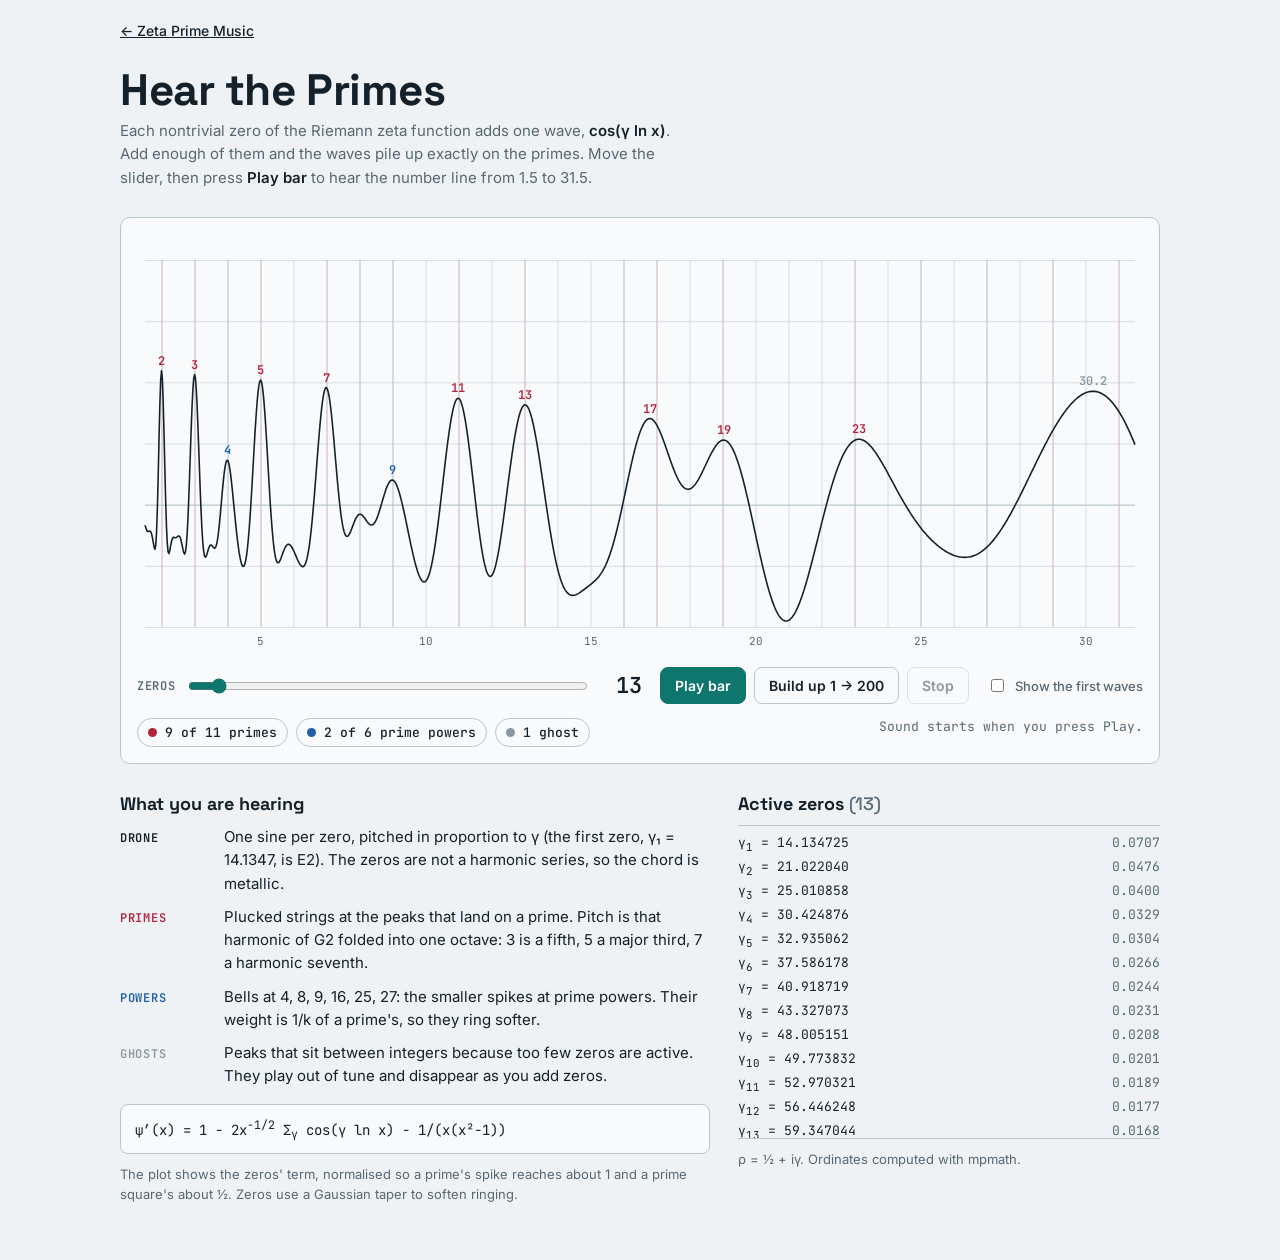
==== docs/demo.html @ 15503ab1 "site: landing page, musicians guide and instrument for GitHub Pages (docs/)" ====
<!doctype html>
<html lang="en">
<head>
<meta charset="utf-8">
<meta name="viewport" content="width=device-width, initial-scale=1, viewport-fit=cover">
<title>Hear the Primes</title>
<link rel="preconnect" href="https://fonts.googleapis.com">
<link rel="stylesheet" href="https://fonts.googleapis.com/css2?family=Space+Grotesk:wght@500;700&family=Inter:wght@400;500;600&family=JetBrains+Mono:wght@400;600&display=swap">
<style>
/* Layout: one working instrument (graph-paper plot + controls) on top, the explanation and the live list of zeros below. */
:root {
  --paper: #eef2f4; --panel: #f8fafb; --grid: #d6dfe4; --rule: #b9c6ce;
  --ink: #14212b; --muted: #576874;
  --prime: #b4233c; --power: #1d5fa8; --ghost: #8b98a3; --accent: #0f766e; --on-accent: #ffffff;
  --display: "Space Grotesk", "Helvetica Neue", Arial, sans-serif;
  --body: "Inter", system-ui, -apple-system, "Segoe UI", sans-serif;
  --mono: "JetBrains Mono", ui-monospace, "SFMono-Regular", Menlo, monospace;
}
@media (prefers-color-scheme: dark) { :root:not([data-theme="light"]) {
  --paper: #0f1720; --panel: #131d27; --grid: #1c2a36; --rule: #2b3d4b;
  --ink: #e4ebf0; --muted: #93a4b1;
  --prime: #ff6b7f; --power: #6aa8ff; --ghost: #6f7f8b; --accent: #2dd4bf; --on-accent: #062a26; color-scheme: dark } }
:root[data-theme="dark"] {
  --paper: #0f1720; --panel: #131d27; --grid: #1c2a36; --rule: #2b3d4b;
  --ink: #e4ebf0; --muted: #93a4b1;
  --prime: #ff6b7f; --power: #6aa8ff; --ghost: #6f7f8b; --accent: #2dd4bf; --on-accent: #062a26; color-scheme: dark }

body { background: var(--paper); color: var(--ink); font: 15px/1.55 var(--body);
  padding-left: max(16px, env(safe-area-inset-left, 0px)); padding-right: max(16px, env(safe-area-inset-right, 0px)); }
.wrap { max-width: 1040px; margin: 0 auto; padding-block: 28px 48px; display: grid; gap: 28px; }
header { display: grid; gap: 6px; }
h1 { font: 700 clamp(28px, 5vw, 44px)/1.05 var(--display); letter-spacing: -0.01em; margin: 0; text-wrap: balance; }
.lead { margin: 0; color: var(--muted); max-width: 62ch; }
.lead b { color: var(--ink); font-weight: 600; }

.instrument { background: var(--panel); border: 1px solid var(--rule); border-radius: 10px; padding: 16px; display: grid; gap: 14px; }
.plot { position: relative; width: 100%; aspect-ratio: 2.4 / 1; min-height: 220px; max-width: 100%; }
canvas { width: 100%; height: 100%; display: block; }
.controls { display: flex; flex-wrap: wrap; align-items: center; gap: 12px 18px; }
.zeros { display: flex; align-items: center; gap: 10px; flex: 1 1 280px; min-width: 0; }
.zeros label { font: 600 12px var(--mono); letter-spacing: 0.06em; text-transform: uppercase; color: var(--muted); white-space: nowrap; }
input[type="range"] { flex: 1; min-width: 0; accent-color: var(--accent); }
.n { font: 600 22px var(--mono); font-variant-numeric: tabular-nums; min-width: 3.2ch; text-align: right; }
.buttons { display: flex; gap: 8px; flex-wrap: wrap; }
button { font: 600 14px var(--body); border-radius: 8px; padding: 9px 14px; cursor: pointer; border: 1px solid var(--rule); background: transparent; color: var(--ink); }
button.primary { background: var(--accent); border-color: var(--accent); color: var(--on-accent); }
button:focus-visible, input:focus-visible { outline: 2px solid var(--accent); outline-offset: 2px; }
button[disabled] { opacity: 0.45; cursor: default; }

.tally { display: flex; flex-wrap: wrap; gap: 8px; }
.chip { font: 500 13px var(--mono); font-variant-numeric: tabular-nums; padding: 5px 10px; border-radius: 999px; border: 1px solid var(--rule); display: inline-flex; gap: 8px; align-items: center; }
.dot { width: 9px; height: 9px; border-radius: 50%; display: inline-block; }
.toggle { display: inline-flex; gap: 8px; align-items: center; font: 500 13px var(--body); color: var(--muted); cursor: pointer; }
.toggle input { accent-color: var(--accent); }
.status { font: 400 13px var(--mono); color: var(--muted); margin-left: auto; }

.below { display: grid; grid-template-columns: minmax(0, 1.4fr) minmax(0, 1fr); gap: 28px; }
@media (max-width: 760px) { .below { grid-template-columns: minmax(0, 1fr); } .status { margin-left: 0; } }
h2 { font: 700 18px var(--display); margin: 0 0 10px; }
.legend { display: grid; gap: 10px; margin: 0; padding: 0; list-style: none; }
.legend li { display: grid; grid-template-columns: 92px minmax(0, 1fr); gap: 12px; align-items: baseline; }
.legend .k { font: 600 12px var(--mono); letter-spacing: 0.06em; text-transform: uppercase; }
.formula { font: 400 14px var(--mono); background: var(--panel); border: 1px solid var(--rule); border-radius: 8px; padding: 12px 14px; overflow-x: auto; white-space: nowrap; margin-top: 16px; }
.zero-list { font: 400 13px/1.7 var(--mono); font-variant-numeric: tabular-nums; max-height: 300px; overflow-y: auto; border-top: 1px solid var(--rule); border-bottom: 1px solid var(--rule); padding-block: 6px; margin: 0; list-style: none; padding-left: 0; }
.zero-list li { display: flex; justify-content: space-between; gap: 12px; color: var(--muted); }
.zero-list li span:first-child { color: var(--ink); }
.note { color: var(--muted); font-size: 13px; margin: 10px 0 0; }
.sr-only { position: absolute; width: 1px; height: 1px; overflow: hidden; clip: rect(0 0 0 0); white-space: nowrap; }
@media (prefers-reduced-motion: reduce) { * { scroll-behavior: auto !important; } }
</style>
</head>
<body>
<p style="max-width:1040px;margin:0 auto;padding:14px max(16px,env(safe-area-inset-left,0px)) 0;font:500 14px Inter,system-ui,sans-serif"><a href="./" style="color:inherit">&larr; Zeta Prime Music</a></p>

<div class="wrap">
  <header>
    <h1>Hear the Primes</h1>
    <p class="lead">Each nontrivial zero of the Riemann zeta function adds one wave, <b>cos(γ ln x)</b>. Add enough of them and the waves pile up exactly on the primes. Move the slider, then press <b>Play bar</b> to hear the number line from 1.5 to 31.5.</p>
  </header>

  <section class="instrument" aria-label="Instrument">
    <div class="plot"><canvas id="plot" role="img" aria-label="Sum of the first N zeta-zero waves over x from 1.5 to 31.5, with peaks labelled" aria-describedby="peaks-text"></canvas></div>
    <div class="controls">
      <div class="zeros">
        <label for="nz">Zeros</label>
        <input id="nz" type="range" min="1" max="200" step="1" value="13">
        <span class="n" id="nval">13</span>
      </div>
      <div class="buttons">
        <button class="primary" id="play" type="button">Play bar</button>
        <button id="build" type="button">Build up 1 → 200</button>
        <button id="stop" type="button" disabled>Stop</button>
      </div>
      <label class="toggle" for="waves"><input id="waves" type="checkbox"> Show the first waves</label>
    </div>
    <div class="tally" aria-live="polite">
      <span class="chip"><span class="dot" style="background: var(--prime)"></span><span id="t-prime">–</span></span>
      <span class="chip"><span class="dot" style="background: var(--power)"></span><span id="t-power">–</span></span>
      <span class="chip"><span class="dot" style="background: var(--ghost)"></span><span id="t-ghost">–</span></span>
      <span class="status" id="status">Sound starts when you press Play.</span>
    </div>
    <p class="sr-only" id="peaks-text" aria-live="polite"></p>
  </section>

  <section class="below">
    <div>
      <h2>What you are hearing</h2>
      <ul class="legend">
        <li><span class="k">Drone</span><span>One sine per zero, pitched in proportion to γ (the first zero, γ₁ = 14.1347, is E2). The zeros are not a harmonic series, so the chord is metallic.</span></li>
        <li><span class="k" style="color: var(--prime)">Primes</span><span>Plucked strings at the peaks that land on a prime. Pitch is that harmonic of G2 folded into one octave: 3 is a fifth, 5 a major third, 7 a harmonic seventh.</span></li>
        <li><span class="k" style="color: var(--power)">Powers</span><span>Bells at 4, 8, 9, 16, 25, 27: the smaller spikes at prime powers. Their weight is 1/k of a prime's, so they ring softer.</span></li>
        <li><span class="k" style="color: var(--ghost)">Ghosts</span><span>Peaks that sit between integers because too few zeros are active. They play out of tune and disappear as you add zeros.</span></li>
      </ul>
      <div class="formula">ψ′(x) = 1 − 2x<sup>−1/2</sup> Σ<sub>γ</sub> cos(γ ln x) − 1/(x(x²−1))</div>
      <p class="note">The plot shows the zeros' term, normalised so a prime's spike reaches about 1 and a prime square's about ½. Zeros use a Gaussian taper to soften ringing.</p>
    </div>
    <div>
      <h2>Active zeros <span id="zcount" style="color: var(--muted); font-weight: 500"></span></h2>
      <ul class="zero-list" id="zlist"></ul>
      <p class="note">ρ = ½ + iγ. Ordinates computed with mpmath.</p>
    </div>
  </section>
</div>

<script>
const GAMMAS = [14.134725142, 21.022039639, 25.01085758, 30.424876126, 32.935061588, 37.586178159, 40.918719012, 43.327073281, 48.005150881, 49.773832478, 52.970321478, 56.446247697, 59.347044003, 60.831778525, 65.112544048, 67.079810529, 69.546401711, 72.067157674, 75.704690699, 77.144840069, 79.33737502, 82.910380854, 84.735492981, 87.425274613, 88.809111208, 92.491899271, 94.651344041, 95.870634228, 98.831194218, 101.317851006, 103.72553804, 105.446623052, 107.168611184, 111.029535543, 111.874659177, 114.320220915, 116.226680321, 118.790782866, 121.370125002, 122.946829294, 124.256818554, 127.51668388, 129.5787042, 131.087688531, 133.497737203, 134.756509753, 138.116042055, 139.736208952, 141.123707404, 143.111845808, 146.000982487, 147.422765343, 150.053520421, 150.925257612, 153.024693811, 156.112909294, 157.597591818, 158.849988171, 161.188964138, 163.030709687, 165.537069188, 167.184439978, 169.094515416, 169.911976479, 173.41153652, 174.754191523, 176.441434298, 178.377407776, 179.91648402, 182.207078484, 184.874467848, 185.598783678, 187.228922584, 189.416158656, 192.026656361, 193.079726604, 195.26539668, 196.876481841, 198.015309676, 201.264751944, 202.493594514, 204.189671803, 205.394697202, 207.906258888, 209.576509717, 211.690862595, 213.34791936, 214.547044783, 216.169538508, 219.067596349, 220.714918839, 221.430705555, 224.007000255, 224.98332467, 227.42144428, 229.337413306, 231.2501887, 231.987235253, 233.693404179, 236.524229666, 237.769820481, 239.555477573, 241.049157796, 242.823271934, 244.070898497, 247.136990075, 248.10199006, 249.573689645, 251.014947795, 253.069986748, 255.306256455, 256.380713694, 258.610439492, 259.87440699, 260.805084505, 263.573893905, 265.557851839, 266.614973782, 267.921915083, 269.970449024, 271.494055642, 273.459609188, 275.587492649, 276.452049503, 278.25074353, 279.229250928, 282.465114765, 283.211185733, 284.835963981, 286.667445363, 287.911920501, 289.579854929, 291.846291329, 293.558434139, 294.965369619, 295.573254879, 297.979277062, 299.840326054, 301.649325462, 302.69674959, 304.864371341, 305.728912602, 307.219496128, 310.109463147, 311.16514153, 312.427801181, 313.985285731, 315.475616089, 317.734805942, 318.853104256, 321.160134309, 322.144558672, 323.466969558, 324.862866052, 327.443901262, 329.03307168, 329.953239728, 331.474467583, 333.645378525, 334.211354833, 336.841850428, 338.339992851, 339.858216725, 341.042261111, 342.05487751, 344.66170294, 346.347870566, 347.272677584, 349.316260871, 350.408419349, 351.878649025, 353.488900489, 356.017574977, 357.151302252, 357.952685102, 359.743754953, 361.289361696, 363.331330579, 364.736024114, 366.212710288, 367.993575482, 368.968438096, 370.050919212, 373.061928372, 373.864873911, 375.825912767, 376.324092231, 378.43668025, 379.872975347, 381.484468617, 383.44352945, 384.956116815, 385.861300846, 387.222890222, 388.846128354, 391.456083564, 392.24508334, 393.427743844, 395.582870011, 396.381854223];
const X0 = 1.5, X1 = 31.5, BAR = 8.0, GAP = 0.4, GRID = 1200;
const FIB = [1, 2, 3, 5, 8, 13, 21, 34, 55, 89, 144, 200];
const DRONE_BASE = 82.41, PLUCK_BASE = 98.0, DRONE_PARTIALS = 120;
document.documentElement.lang = document.documentElement.lang || "en";

// ---------- maths (ported from zeta_music.composition; parity checked for N = 1..200) ----------
function vonMangoldtPrime(n) { // [p, k] if n = p^k else null
  if (n < 2) return null;
  for (let p = 2; p * p <= n; p++) {
    if (n % p === 0) { let m = n, k = 0; while (m % p === 0) { m /= p; k++; } return m === 1 ? [p, k] : null; }
  }
  return [n, 1];
}
const XS = Float64Array.from({ length: GRID }, (_, i) => X0 + (X1 - X0) * i / (GRID - 1));
let COS = null; // cos(gamma_k ln x_j), computed once: the slider only changes weights
function cosTable() {
  if (COS) return COS;
  COS = new Float32Array(GAMMAS.length * GRID);
  for (let k = 0; k < GAMMAS.length; k++) for (let j = 0; j < GRID; j++) COS[k * GRID + j] = Math.cos(GAMMAS[k] * Math.log(XS[j]));
  return COS;
}
const SCALE = Float64Array.from(XS, x => -2 / Math.sqrt(x) * x / Math.log(x) * Math.PI);
function salience(N) {
  const C = cosTable(), out = new Float64Array(GRID);
  let iw = 0;
  for (let k = 0; k < N; k++) {
    const w = Math.exp(-0.5 * (2.5 * (k + 0.5) / N) ** 2);
    iw += w * 2 * Math.PI / Math.log(GAMMAS[k] / (2 * Math.PI));
    const row = k * GRID; for (let j = 0; j < GRID; j++) out[j] += w * C[row + j];
  }
  iw = Math.max(iw, Math.exp(-0.5 * 1.25 ** 2) * 2 * Math.PI / Math.log(GAMMAS[0] / (2 * Math.PI)));
  for (let j = 0; j < GRID; j++) out[j] *= SCALE[j] / iw;
  return out;
}
function fold(n) { return n / 2 ** Math.floor(Math.log2(n)); }
function pitch(x) { const n = Math.max(Math.round(x), 1); return PLUCK_BASE * fold(n) * 2 ** Math.min(3, Math.floor(Math.log2(n) / 2.5)) * (x / n); }
function findPeaks(ys, N) {
  const peaks = [], thr = 0.18;
  for (let i = 1; i < ys.length - 1; i++) {
    if (!(ys[i] > ys[i - 1] && ys[i] >= ys[i + 1]) || ys[i] < thr) continue;
    let l = ys[i], r = ys[i];
    for (let a = i - 1; a >= 0 && ys[a] <= ys[i]; a--) l = Math.min(l, ys[a]);
    for (let b = i + 1; b < ys.length && ys[b] <= ys[i]; b++) r = Math.min(r, ys[b]);
    if (ys[i] - Math.max(l, r) < thr) continue;
    const y0 = ys[i - 1], y1 = ys[i], y2 = ys[i + 1], den = y0 - 2 * y1 + y2;
    const d = den !== 0 ? 0.5 * (y0 - y2) / den : 0;
    const x = XS[i] + d * (XS[1] - XS[0]), n = Math.round(x);
    const pk = vonMangoldtPrime(n), tol = Math.min(0.25, 0.5 * x * Math.PI / (14 + 2.2 * N));
    let kind = "ghost";
    if (pk && Math.abs(x - n) <= tol) kind = pk[1] === 1 ? "prime" : "power";
    peaks.push({ x, y: ys[i], n, kind, freq: pitch(x) });
  }
  return peaks;
}
const TRUE = []; for (let n = 2; n <= 31; n++) { const pk = vonMangoldtPrime(n); if (pk) TRUE.push({ n, prime: pk[1] === 1 }); }

// ---------- state ----------
const state = { N: 13, ys: null, peaks: [], playing: false, mode: null, barStart: 0, nextBar: 0, fibIndex: 0 };
const el = id => document.getElementById(id);
const canvas = el("plot"), ctx2d = canvas.getContext("2d");
let listedN = 0;

function recompute() {
  state.ys = salience(state.N);
  state.peaks = findPeaks(state.ys, state.N);
  const c = { prime: 0, power: 0, ghost: 0 };
  for (const p of state.peaks) c[p.kind]++;
  el("t-prime").textContent = `${c.prime} of 11 primes`;
  el("t-power").textContent = `${c.power} of 6 prime powers`;
  el("t-ghost").textContent = `${c.ghost} ghost${c.ghost === 1 ? "" : "s"}`;
  el("nval").textContent = state.N;
  el("zcount").textContent = `(${state.N})`;
  el("peaks-text").textContent = "Peaks found: " + (state.peaks.map(p =>
    p.kind === "ghost" ? `ghost at ${p.x.toFixed(1)}` : `${p.n} (${p.kind === "prime" ? "prime" : "prime power"})`).join(", ") || "none") + ".";
  if (listedN !== state.N) { // incremental list update
    const list = el("zlist");
    while (listedN > state.N) { list.lastElementChild.remove(); listedN--; }
    let html = "";
    for (let k = listedN; k < state.N; k++) html += `<li><span>γ<sub>${k + 1}</sub> = ${GAMMAS[k].toFixed(6)}</span><span>${(1 / Math.hypot(0.5, GAMMAS[k])).toFixed(4)}</span></li>`;
    if (html) list.insertAdjacentHTML("beforeend", html);
    listedN = state.N;
  }
  draw();
}

// ---------- drawing ----------
function css(name) { return getComputedStyle(document.documentElement).getPropertyValue(name).trim(); }
function currentX() {
  if (!state.playing || !audio) return null;
  const t = audio.ctx.currentTime - state.barStart;
  return X0 + (X1 - X0) * Math.max(0, Math.min(1, t / BAR));
}
function draw() {
  const dpr = window.devicePixelRatio || 1, W = canvas.clientWidth, H = canvas.clientHeight;
  if (canvas.width !== Math.round(W * dpr) || canvas.height !== Math.round(H * dpr)) { canvas.width = Math.round(W * dpr); canvas.height = Math.round(H * dpr); }
  const g = ctx2d; g.setTransform(dpr, 0, 0, dpr, 0, 0); g.clearRect(0, 0, W, H);
  const padL = 8, padR = 8, padT = 26, padB = 26, YMIN = -1.0, YMAX = 2.0;
  const X = x => padL + (x - X0) / (X1 - X0) * (W - padL - padR);
  const Y = y => padT + (YMAX - Math.max(YMIN, Math.min(YMAX, y))) / (YMAX - YMIN) * (H - padT - padB);
  const C = { grid: css("--grid"), rule: css("--rule"), ink: css("--ink"), muted: css("--muted"), prime: css("--prime"), power: css("--power"), ghost: css("--ghost"), accent: css("--accent") };
  g.lineWidth = 1; g.strokeStyle = C.grid; g.beginPath();
  for (let x = 2; x <= 31; x++) { g.moveTo(X(x) + 0.5, padT); g.lineTo(X(x) + 0.5, H - padB); }
  for (let y = -1; y <= 2; y += 0.5) { g.moveTo(padL, Y(y) + 0.5); g.lineTo(W - padR, Y(y) + 0.5); }
  g.stroke();
  for (const t of TRUE) { g.strokeStyle = t.prime ? C.prime : C.power; g.globalAlpha = 0.22; g.beginPath(); g.moveTo(X(t.n) + 0.5, padT); g.lineTo(X(t.n) + 0.5, H - padB); g.stroke(); }
  g.globalAlpha = 1;
  g.strokeStyle = C.rule; g.beginPath(); g.moveTo(padL, Y(0) + 0.5); g.lineTo(W - padR, Y(0) + 0.5); g.stroke();
  g.fillStyle = C.muted; g.font = `11px ${css("--mono")}`; g.textAlign = "center";
  for (let x = 5; x <= 30; x += 5) g.fillText(String(x), X(x), H - 8);
  const head = currentX();
  const path = until => { g.beginPath(); let started = false; for (let i = 0; i < GRID; i++) { if (XS[i] > until) break; const px = X(XS[i]), py = Y(state.ys[i]); if (!started) { g.moveTo(px, py); started = true; } else g.lineTo(px, py); } };
  g.lineJoin = "round"; g.strokeStyle = C.ink; g.globalAlpha = state.playing ? 0.25 : 1; g.lineWidth = 1.6; path(X1); g.stroke(); g.globalAlpha = 1;
  if (head !== null) { g.lineWidth = 2; path(head); g.stroke(); g.strokeStyle = C.accent; g.lineWidth = 1.5; g.beginPath(); g.moveTo(X(head), padT - 6); g.lineTo(X(head), H - padB); g.stroke(); }
  if (el("waves").checked) { // the individual waves cos(gamma_k ln x), as in the source video
    const shown = Math.min(state.N, 4), C2 = cosTable();
    for (let k = 0; k < shown; k++) {
      g.strokeStyle = C.accent; g.globalAlpha = 0.75 - 0.15 * k; g.lineWidth = 1.2; g.beginPath();
      for (let j = 0; j < GRID; j += 2) { const px = X(XS[j]), py = Y(0.5 + 0.35 * C2[k * GRID + j]); if (j === 0) g.moveTo(px, py); else g.lineTo(px, py); }
      g.stroke();
      g.fillStyle = C.accent; g.font = `11px ${css("--mono")}`; g.textAlign = "left";
      const narrow = W < 420; // stack labels in a column on phones so none is clipped
      g.fillText(`γ${k + 1} = ${GAMMAS[k].toFixed(3)}`, narrow ? padL + 4 : padL + 4 + 92 * k, narrow ? padT + 12 + 13 * k : padT - 10);
    }
    g.globalAlpha = 1; g.textAlign = "center";
  }
  g.font = `600 12px ${css("--mono")}`;
  for (const p of state.peaks) {
    if (head !== null && p.x > head) continue;
    g.fillStyle = p.kind === "prime" ? C.prime : p.kind === "power" ? C.power : C.ghost;
    g.fillText(p.kind === "ghost" ? p.x.toFixed(1) : String(p.n), X(p.x), Math.max(12, Y(p.y) - 6));
  }
}

// ---------- audio ----------
// One AudioContext; each playback is a "session" with its own bus, so Stop fades and severs
// everything it scheduled (no stray notes from an old bar). The drone is one persistent bank of
// oscillators whose gains are ramped when N changes (no oscillator churn while dragging).
let audio = null, session = null, transport = 0;
function makeAudio() {
  const ctx = new (window.AudioContext || window.webkitAudioContext)();
  const master = ctx.createGain(); master.gain.value = 0.8;
  const comp = ctx.createDynamicsCompressor(); comp.threshold.value = -14; comp.ratio.value = 3;
  const verb = ctx.createConvolver(), wet = ctx.createGain(); wet.gain.value = 0.28;
  const len = Math.floor(ctx.sampleRate * 2.6), ir = ctx.createBuffer(2, len, ctx.sampleRate);
  for (let c = 0; c < 2; c++) { const d = ir.getChannelData(c); let s = 0; for (let i = 0; i < len; i++) { s = 0.6 * s + 0.4 * (Math.random() * 2 - 1); d[i] = s * Math.exp(-6.9 * i / len); } }
  verb.buffer = ir;
  const bus = ctx.createGain(); bus.connect(master); bus.connect(verb); verb.connect(wet); wet.connect(master);
  master.connect(comp); comp.connect(ctx.destination);
  return { ctx, bus };
}
function ks(freq, dur, bright, t60) {
  const ctx = audio.ctx, sr = ctx.sampleRate, n = Math.floor(dur * sr), buf = ctx.createBuffer(1, n, sr), y = buf.getChannelData(0);
  const period = sr / freq, p = Math.max(2, Math.floor(period - 0.5)), f = Math.min(1, Math.max(0, period - p - 0.5));
  const w0 = 2 * Math.PI * freq / sr;
  const hr = 0.5 * (1 - f) + 0.5 * Math.cos(w0) + 0.5 * f * Math.cos(2 * w0), hi = -0.5 * Math.sin(w0) - 0.5 * f * Math.sin(2 * w0);
  const g = Math.min(Math.pow(10, -3 / (t60 * freq)) / Math.max(Math.hypot(hr, hi), 1e-6), 0.9999);
  const pole = (1 - bright) * 0.9; let lp = 0, mean = 0;
  const line = new Float32Array(n + p + 2);
  for (let i = 0; i < p + 2; i++) { lp = (1 - pole) * (Math.random() * 2 - 1) + pole * lp; line[i] = lp; mean += lp; }
  mean /= p + 2; for (let i = 0; i < p + 2; i++) line[i] -= mean;
  const h0 = g * 0.5 * (1 - f), h1 = g * 0.5, h2 = g * 0.5 * f;
  for (let i = p + 2; i < line.length; i++) line[i] = h0 * line[i - p] + h1 * line[i - p - 1] + h2 * line[i - p - 2];
  let peak = 0; for (let i = 0; i < n; i++) { y[i] = line[i + p + 2]; peak = Math.max(peak, Math.abs(y[i])); }
  const fade = Math.floor(0.01 * sr), attack = Math.max(1, Math.floor(0.0015 * sr));
  for (let i = 0; i < n; i++) { y[i] /= peak || 1; if (i < attack) y[i] *= i / attack; if (i > n - fade) y[i] *= (n - i) / fade; }
  return buf;
}
function newSession() {
  const ctx = audio.ctx, bus = ctx.createGain(); bus.gain.value = 1; bus.connect(audio.bus);
  const droneOut = ctx.createGain(); droneOut.gain.value = 0; droneOut.connect(bus);
  const bank = [];
  for (let k = 0; k < Math.min(DRONE_PARTIALS, GAMMAS.length); k++) {
    const f = DRONE_BASE * GAMMAS[k] / GAMMAS[0]; if (f > 5000) break;
    const o = ctx.createOscillator(), gn = ctx.createGain(); o.frequency.value = f; gn.gain.value = 0;
    o.connect(gn); gn.connect(droneOut); o.start(); bank.push({ o, gn, amp: Math.hypot(0.5, GAMMAS[0]) / Math.hypot(0.5, GAMMAS[k]) });
  }
  return { bus, droneOut, bank, notes: [] };
}
function setDrone(N) { // ramp partial gains: the bank never changes size
  const t = audio.ctx.currentTime, n = Math.min(N, session.bank.length);
  let sum = 0; for (let k = 0; k < n; k++) sum += session.bank[k].amp ** 2;
  session.bank.forEach((b, k) => b.gn.gain.setTargetAtTime(k < n ? b.amp : 0, t, 0.08));
  session.droneOut.gain.setTargetAtTime(0.16 / Math.sqrt(Math.max(sum, 1)), t, 0.15);
}
function endSession(s) {
  if (!s) return;
  const t = audio.ctx.currentTime;
  s.bus.gain.cancelScheduledValues(t); s.bus.gain.setValueAtTime(s.bus.gain.value, t); s.bus.gain.linearRampToValueAtTime(0, t + 0.08);
  for (const nt of s.notes) { try { nt.stop(t + 0.1); } catch (e) { /* already stopped */ } }
  for (const b of s.bank) { try { b.o.stop(t + 0.1); } catch (e) { /* already stopped */ } }
  setTimeout(() => s.bus.disconnect(), 200);
}
function strike(p, when) {
  const ctx = audio.ctx, out = ctx.createGain(), pan = ctx.createStereoPanner ? ctx.createStereoPanner() : null;
  out.gain.value = Math.min(p.y, 1.3) * (p.kind === "ghost" ? 0.3 : p.kind === "power" ? 0.38 : 0.55);
  const dest = session.bus;
  if (pan) { pan.pan.value = Math.max(-0.85, Math.min(0.85, (fold(Math.max(p.n, 1)) - 1.5) * 1.5)); out.connect(pan); pan.connect(dest); } else out.connect(dest);
  const sources = [];
  if (p.kind === "power") {
    const car = ctx.createOscillator(), mod = ctx.createOscillator(), mg = ctx.createGain(), env = ctx.createGain();
    car.frequency.value = p.freq * 2; mod.frequency.value = p.freq * 2.8;
    mg.gain.setValueAtTime(p.freq * 4.4, when); mg.gain.exponentialRampToValueAtTime(1, when + 3);
    env.gain.setValueAtTime(0.0001, when); env.gain.exponentialRampToValueAtTime(1, when + 0.004); env.gain.exponentialRampToValueAtTime(0.001, when + 3);
    mod.connect(mg); mg.connect(car.frequency); car.connect(env); env.connect(out);
    car.start(when); mod.start(when); car.stop(when + 3.2); mod.stop(when + 3.2); sources.push(car, mod);
  } else {
    const src = ctx.createBufferSource();
    src.buffer = p.kind === "ghost" ? ks(p.freq, 1.2, 0.25, 0.8) : ks(p.freq, 3.0, 0.65, 2.8);
    src.connect(out); src.start(when); sources.push(src);
  }
  sources[0].onended = () => { out.disconnect(); if (pan) pan.disconnect(); };
  for (const s of sources) { s.when = when; session.notes.push(s); }
}
function scheduleFrom(barStart, fromX) { // strike the current peaks that lie ahead of fromX
  for (const p of state.peaks) if (p.x >= fromX) strike(p, barStart + (p.x - X0) / (X1 - X0) * BAR);
}
function cancelFuture() { // cancel notes not yet started (used when N changes mid-bar)
  const t = audio.ctx.currentTime;
  session.notes = session.notes.filter(s => { if (s.when > t + 0.02) { try { s.stop(); } catch (e) { /* not started */ } return false; } return true; });
}
let timer = null, raf = 0;
async function play(mode) {
  const token = ++transport;
  if (!audio) audio = makeAudio();
  try { if (audio.ctx.state !== "running") await audio.ctx.resume(); } catch (e) { /* reported below */ }
  if (token !== transport) return; // a newer Play/Stop happened while we waited
  if (audio.ctx.state !== "running") { el("status").textContent = "Audio is blocked by the browser. Tap Play again."; return; }
  halt();
  session = newSession();
  state.mode = mode; state.playing = true; state.fibIndex = 0;
  if (mode === "build") setN(FIB[0], false);
  setDrone(state.N);
  state.barStart = audio.ctx.currentTime + 0.1; state.nextBar = state.barStart + BAR + GAP;
  scheduleFrom(state.barStart, X0);
  el("stop").disabled = false;
  el("status").textContent = mode === "build" ? `Bar 1 of ${FIB.length}: 1 zero` : `Playing x = 1.5 → 31.5 with ${state.N} zeros`;
  timer = setInterval(tick, 40);
  const loop = () => { draw(); if (state.playing) raf = requestAnimationFrame(loop); };
  raf = requestAnimationFrame(loop);
}
function tick() { // lookahead scheduler: bars start exactly BAR + GAP apart on the audio clock
  const now = audio.ctx.currentTime;
  if (audio.ctx.state !== "running") { stop(true); el("status").textContent = "Audio was interrupted. Press Play to continue."; return; }
  if (now < state.nextBar - 0.25) return;
  if (state.mode === "build" && state.fibIndex < FIB.length - 1) {
    state.fibIndex++; setN(FIB[state.fibIndex], false); setDrone(state.N);
    state.barStart = state.nextBar; state.nextBar += BAR + GAP;
    scheduleFrom(state.barStart, X0);
    el("status").textContent = `Bar ${state.fibIndex + 1} of ${FIB.length}: ${state.N} zeros`;
  } else if (now >= state.nextBar - GAP) {
    stop(false);
  }
}
function halt() { clearInterval(timer); cancelAnimationFrame(raf); if (session) endSession(session); session = null; state.playing = false; }
function stop(silent) {
  transport++; halt(); el("stop").disabled = true;
  writeHash(state.N); // after a build-up the link matches what is on screen
  if (!silent) el("status").textContent = "Stopped. Change the zeros and play again.";
  draw();
}
function writeHash(n) { // shareable link: #zeros-13 (plain #name; the host mirrors location.hash)
  const h = `#zeros-${n}`;
  if (location.hash !== h) { try { location.hash = h; } catch (e) { /* sandboxed: ignore */ } }
}
function readHash() {
  const m = /^#zeros-(\d{1,3})$/.exec(location.hash);
  return m ? Math.min(200, Math.max(1, +m[1])) : null;
}
function setN(n, fromUser) {
  state.N = n; el("nz").value = n; recompute();
  if (fromUser && state.playing && session) { // retune the rest of the bar from the playhead on
    setDrone(n); cancelFuture(); scheduleFrom(state.barStart, currentX() + 0.05);
  }
}

let pendingN = null;
el("nz").addEventListener("change", e => writeHash(+e.target.value)); // on release, not every drag step
el("nz").addEventListener("input", e => { // coalesce slider input to one update per frame
  const first = pendingN === null; pendingN = +e.target.value;
  if (first) requestAnimationFrame(() => { const n = pendingN; pendingN = null; setN(n, true); });
});
el("play").addEventListener("click", () => play("bar"));
el("build").addEventListener("click", () => play("build"));
el("stop").addEventListener("click", () => stop(false));
el("waves").addEventListener("change", draw);
window.addEventListener("hashchange", () => { const n = readHash(); if (n && n !== state.N) setN(n, true); });
window.addEventListener("resize", draw);
matchMedia("(prefers-color-scheme: dark)").addEventListener("change", draw);
new MutationObserver(draw).observe(document.documentElement, { attributes: true, attributeFilter: ["data-theme"] });
if (document.fonts) document.fonts.ready.then(draw);
{ const n = readHash(); if (n) { state.N = n; el("nz").value = n; } }
recompute();
</script>

</body>
</html>
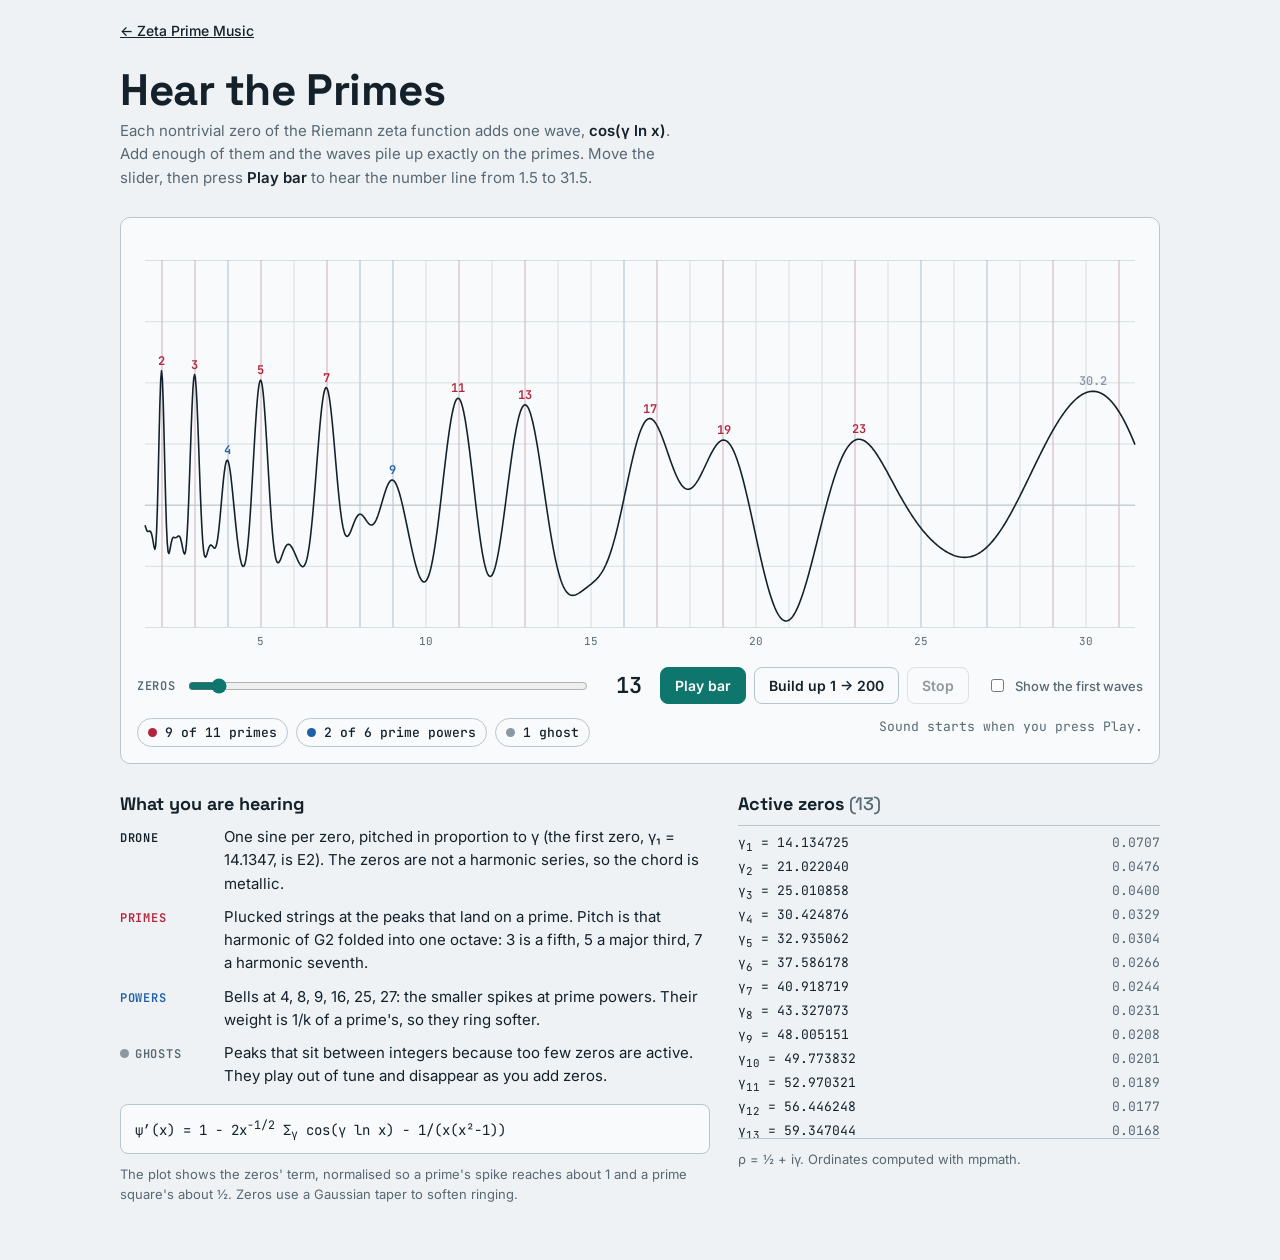
==== commit e900767d: "fix(site): mobile layout, contrast, pausable hero, accurate levels and pitches; literal video captio" ====
--- a/docs/demo.html
+++ b/docs/demo.html
@@ -34,7 +34,8 @@
 .lead b { color: var(--ink); font-weight: 600; }
 
 .instrument { background: var(--panel); border: 1px solid var(--rule); border-radius: 10px; padding: 16px; display: grid; gap: 14px; }
-.plot { position: relative; width: 100%; aspect-ratio: 2.4 / 1; min-height: 220px; max-width: 100%; }
+.plot { position: relative; width: 100%; aspect-ratio: 2.4 / 1; max-width: 100%; }
+@media (max-width: 600px) { .plot { aspect-ratio: 1.35 / 1; } }
 canvas { width: 100%; height: 100%; display: block; }
 .controls { display: flex; flex-wrap: wrap; align-items: center; gap: 12px 18px; }
 .zeros { display: flex; align-items: center; gap: 10px; flex: 1 1 280px; min-width: 0; }
@@ -109,7 +110,7 @@
         <li><span class="k">Drone</span><span>One sine per zero, pitched in proportion to γ (the first zero, γ₁ = 14.1347, is E2). The zeros are not a harmonic series, so the chord is metallic.</span></li>
         <li><span class="k" style="color: var(--prime)">Primes</span><span>Plucked strings at the peaks that land on a prime. Pitch is that harmonic of G2 folded into one octave: 3 is a fifth, 5 a major third, 7 a harmonic seventh.</span></li>
         <li><span class="k" style="color: var(--power)">Powers</span><span>Bells at 4, 8, 9, 16, 25, 27: the smaller spikes at prime powers. Their weight is 1/k of a prime's, so they ring softer.</span></li>
-        <li><span class="k" style="color: var(--ghost)">Ghosts</span><span>Peaks that sit between integers because too few zeros are active. They play out of tune and disappear as you add zeros.</span></li>
+        <li><span class="k" style="color: var(--muted)"><span class="dot" style="background: var(--ghost); margin-right: 6px"></span>Ghosts</span><span>Peaks that sit between integers because too few zeros are active. They play out of tune and disappear as you add zeros.</span></li>
       </ul>
       <div class="formula">ψ′(x) = 1 − 2x<sup>−1/2</sup> Σ<sub>γ</sub> cos(γ ln x) − 1/(x(x²−1))</div>
       <p class="note">The plot shows the zeros' term, normalised so a prime's spike reaches about 1 and a prime square's about ½. Zeros use a Gaussian taper to soften ringing.</p>
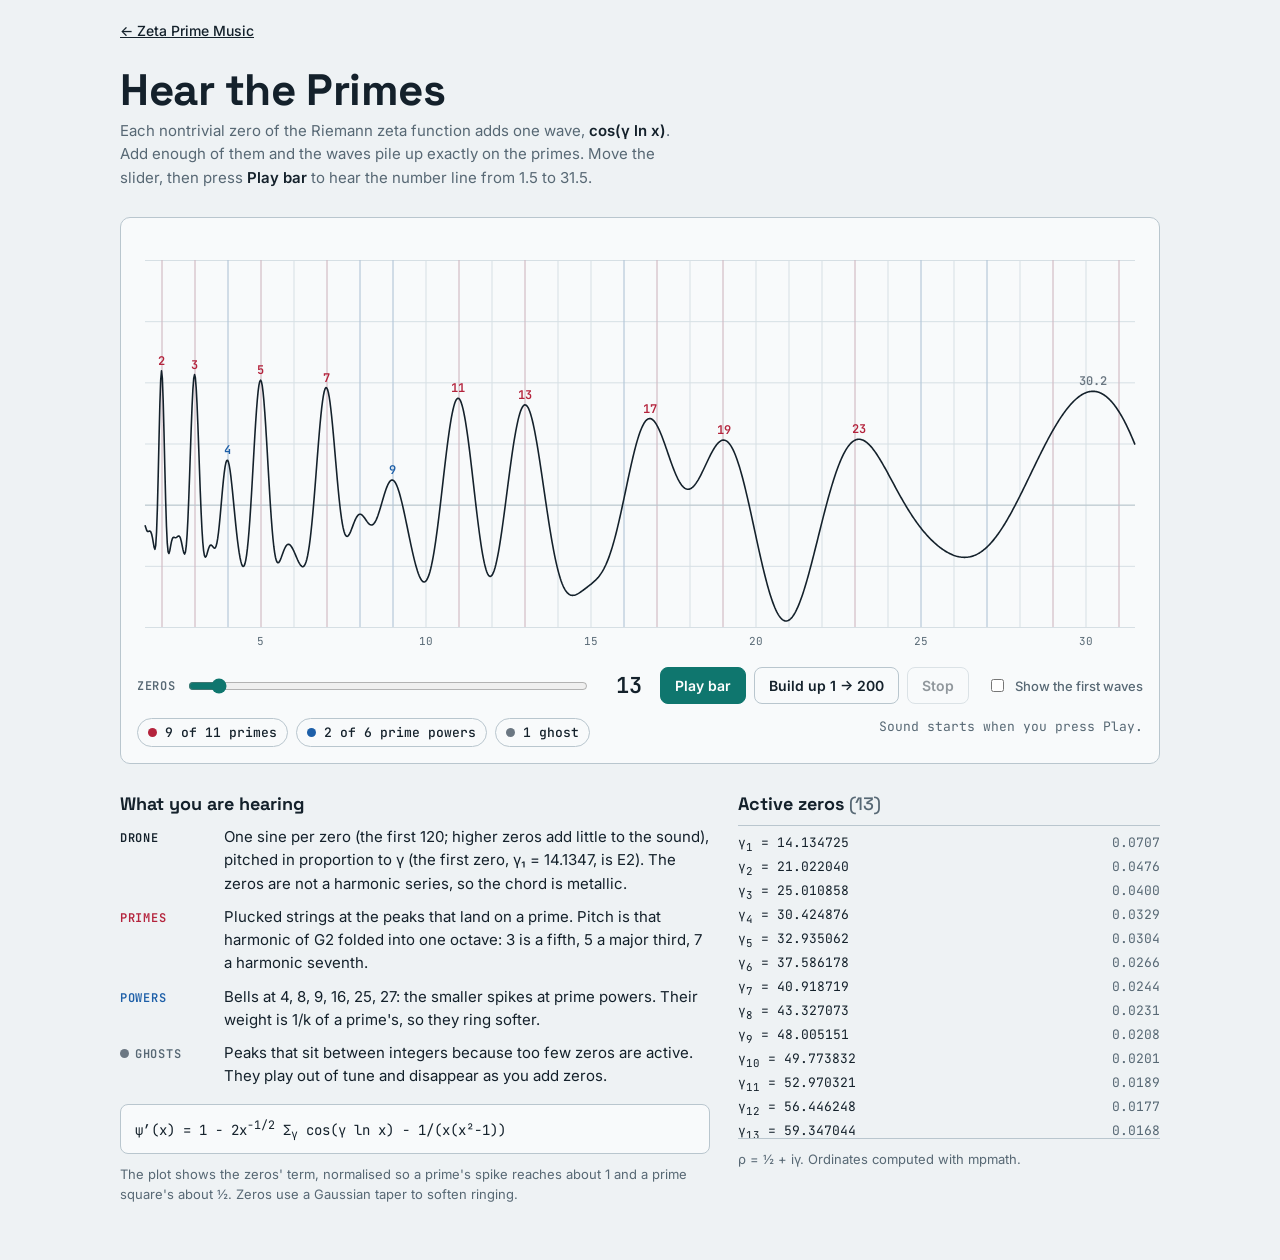
==== commit b2a9ec1f: "The Sound of the Primes without bass or drums: every note from the zeros New score the_sound_of_the_" ====
--- a/docs/demo.html
+++ b/docs/demo.html
@@ -3,7 +3,15 @@
 <head>
 <meta charset="utf-8">
 <meta name="viewport" content="width=device-width, initial-scale=1, viewport-fit=cover">
-<title>Hear the Primes</title>
+<title>Hear the Primes · Zeta Prime Music</title>
+<meta name="description" content="Slide from 1 to 200 zeros of the Riemann zeta function and hear wrong notes lock onto the prime numbers.">
+<meta property="og:title" content="Hear the Primes · Zeta Prime Music">
+<meta property="og:description" content="Slide from 1 to 200 zeros of the Riemann zeta function and hear wrong notes lock onto the prime numbers.">
+<meta property="og:type" content="website">
+<meta property="og:url" content="https://joe-carr-data.github.io/zeta-prime-music/demo.html">
+<meta property="og:image" content="https://joe-carr-data.github.io/zeta-prime-music/media/sound-of-the-primes-poster.jpg">
+<meta property="og:image:alt" content="A curve of 200 zeta zeros with sharp peaks labelled at the primes">
+<meta name="twitter:card" content="summary_large_image">
 <link rel="preconnect" href="https://fonts.googleapis.com">
 <link rel="stylesheet" href="https://fonts.googleapis.com/css2?family=Space+Grotesk:wght@500;700&family=Inter:wght@400;500;600&family=JetBrains+Mono:wght@400;600&display=swap">
 <style>
@@ -11,7 +19,7 @@
 :root {
   --paper: #eef2f4; --panel: #f8fafb; --grid: #d6dfe4; --rule: #b9c6ce;
   --ink: #14212b; --muted: #576874;
-  --prime: #b4233c; --power: #1d5fa8; --ghost: #8b98a3; --accent: #0f766e; --on-accent: #ffffff;
+  --prime: #b4233c; --power: #1d5fa8; --ghost: #6b7782; --accent: #0f766e; --on-accent: #ffffff;
   --display: "Space Grotesk", "Helvetica Neue", Arial, sans-serif;
   --body: "Inter", system-ui, -apple-system, "Segoe UI", sans-serif;
   --mono: "JetBrains Mono", ui-monospace, "SFMono-Regular", Menlo, monospace;
@@ -107,7 +115,7 @@
     <div>
       <h2>What you are hearing</h2>
       <ul class="legend">
-        <li><span class="k">Drone</span><span>One sine per zero, pitched in proportion to γ (the first zero, γ₁ = 14.1347, is E2). The zeros are not a harmonic series, so the chord is metallic.</span></li>
+        <li><span class="k">Drone</span><span>One sine per zero (the first 120; higher zeros add little to the sound), pitched in proportion to γ (the first zero, γ₁ = 14.1347, is E2). The zeros are not a harmonic series, so the chord is metallic.</span></li>
         <li><span class="k" style="color: var(--prime)">Primes</span><span>Plucked strings at the peaks that land on a prime. Pitch is that harmonic of G2 folded into one octave: 3 is a fifth, 5 a major third, 7 a harmonic seventh.</span></li>
         <li><span class="k" style="color: var(--power)">Powers</span><span>Bells at 4, 8, 9, 16, 25, 27: the smaller spikes at prime powers. Their weight is 1/k of a prime's, so they ring softer.</span></li>
         <li><span class="k" style="color: var(--muted)"><span class="dot" style="background: var(--ghost); margin-right: 6px"></span>Ghosts</span><span>Peaks that sit between integers because too few zeros are active. They play out of tune and disappear as you add zeros.</span></li>
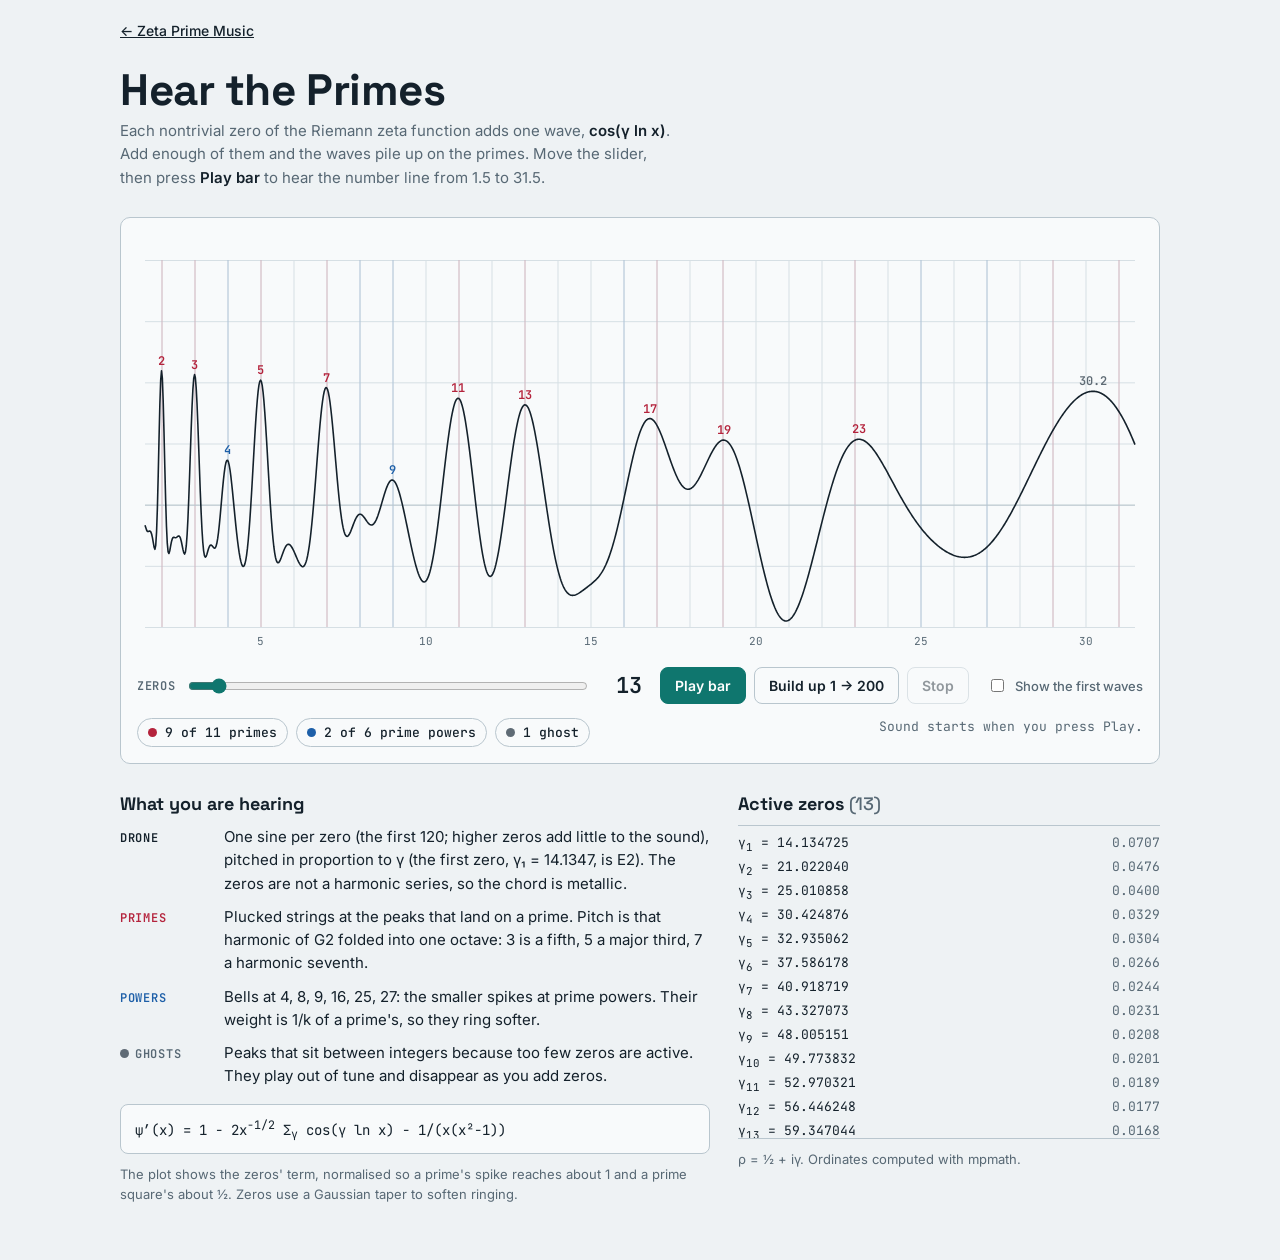
==== commit 9e7911e4: "site, README: small print states that we designed the rules and the zeros play the notes; review lef" ====
--- a/docs/demo.html
+++ b/docs/demo.html
@@ -19,7 +19,7 @@
 :root {
   --paper: #eef2f4; --panel: #f8fafb; --grid: #d6dfe4; --rule: #b9c6ce;
   --ink: #14212b; --muted: #576874;
-  --prime: #b4233c; --power: #1d5fa8; --ghost: #6b7782; --accent: #0f766e; --on-accent: #ffffff;
+  --prime: #b4233c; --power: #1d5fa8; --ghost: #5f6b75; --accent: #0f766e; --on-accent: #ffffff;
   --display: "Space Grotesk", "Helvetica Neue", Arial, sans-serif;
   --body: "Inter", system-ui, -apple-system, "Segoe UI", sans-serif;
   --mono: "JetBrains Mono", ui-monospace, "SFMono-Regular", Menlo, monospace;
@@ -84,7 +84,7 @@
 <div class="wrap">
   <header>
     <h1>Hear the Primes</h1>
-    <p class="lead">Each nontrivial zero of the Riemann zeta function adds one wave, <b>cos(γ ln x)</b>. Add enough of them and the waves pile up exactly on the primes. Move the slider, then press <b>Play bar</b> to hear the number line from 1.5 to 31.5.</p>
+    <p class="lead">Each nontrivial zero of the Riemann zeta function adds one wave, <b>cos(γ ln x)</b>. Add enough of them and the waves pile up on the primes. Move the slider, then press <b>Play bar</b> to hear the number line from 1.5 to 31.5.</p>
   </header>
 
   <section class="instrument" aria-label="Instrument">
